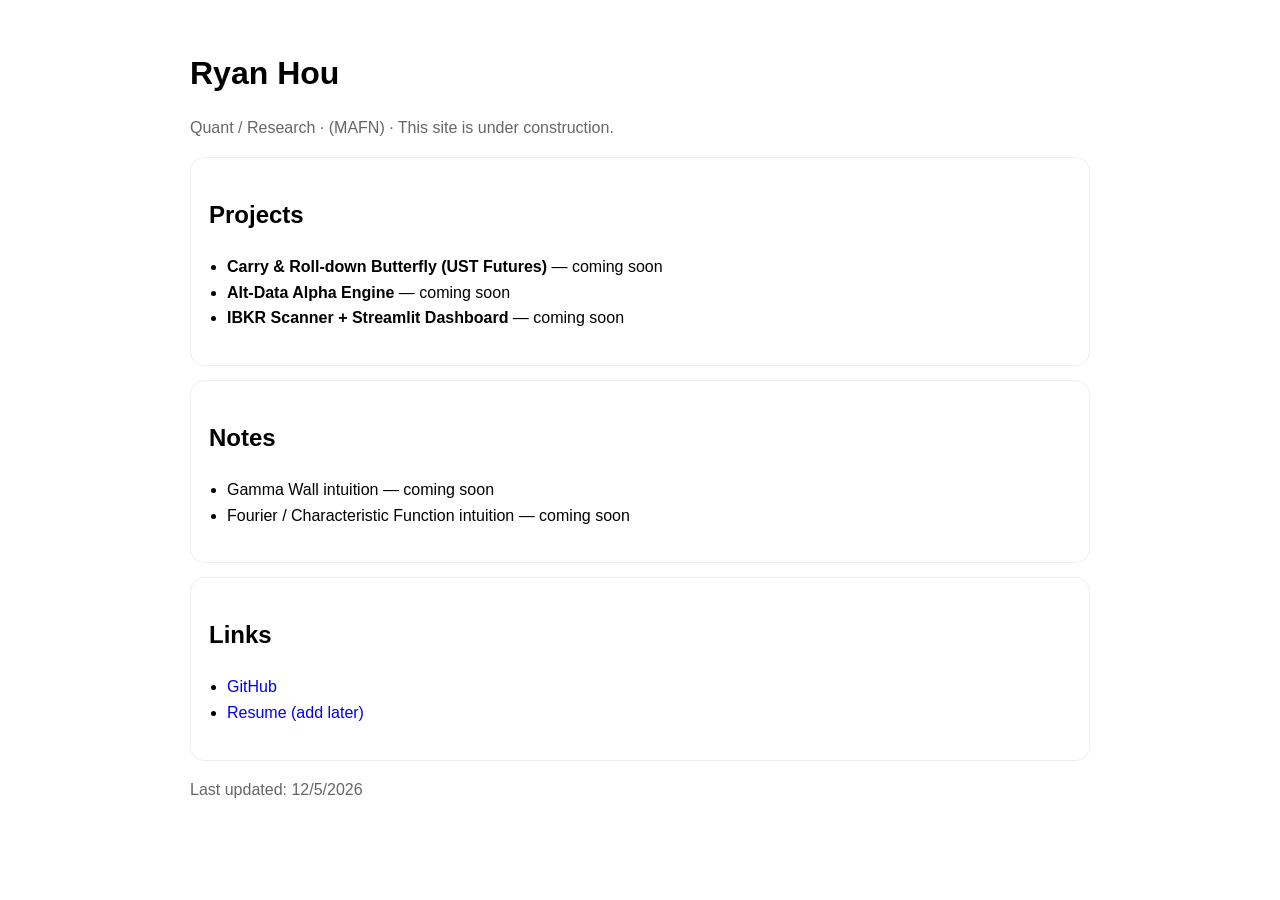
==== index.html @ 01824c3b "Update index.html" ====
<!doctype html>
<html lang="en">
<head>
  <meta charset="utf-8" />
  <meta name="viewport" content="width=device-width,initial-scale=1" />
  <title>Ryan Hou | Quant Projects</title>
  <style>
    body { font-family: -apple-system, BlinkMacSystemFont, "Segoe UI", Roboto, Arial;
           max-width: 900px; margin: 48px auto; padding: 0 16px; line-height: 1.6; }
    .card { border: 1px solid #eee; border-radius: 14px; padding: 18px 18px; margin: 14px 0; }
    h1 { margin: 0 0 8px; }
    .muted { color: #666; }
    a { text-decoration: none; }
    a:hover { text-decoration: underline; }
    ul { padding-left: 18px; }
  </style>
</head>
<body>
  <h1>Ryan Hou</h1>
  <p class="muted">Quant / Research · (MAFN) · This site is under construction.</p>

  <div class="card">
    <h2>Projects</h2>
    <ul>
      <li><b>Carry & Roll-down Butterfly (UST Futures)</b> — coming soon</li>
      <li><b>Alt-Data Alpha Engine</b> — coming soon</li>
      <li><b>IBKR Scanner + Streamlit Dashboard</b> — coming soon</li>
    </ul>
  </div>

  <div class="card">
    <h2>Notes</h2>
    <ul>
      <li>Gamma Wall intuition — coming soon</li>
      <li>Fourier / Characteristic Function intuition — coming soon</li>
    </ul>
  </div>

  <div class="card">
    <h2>Links</h2>
    <ul>
      <li><a href="https://github.com/RyanHou0303">GitHub</a></li>
      <li><a href="#">Resume (add later)</a></li>
    </ul>
  </div>

  <p class="muted">Last updated: <span id="t"></span></p>
  <script>
    document.getElementById("t").textContent = new Date().toLocaleDateString();
  </script>
</body>
</html>
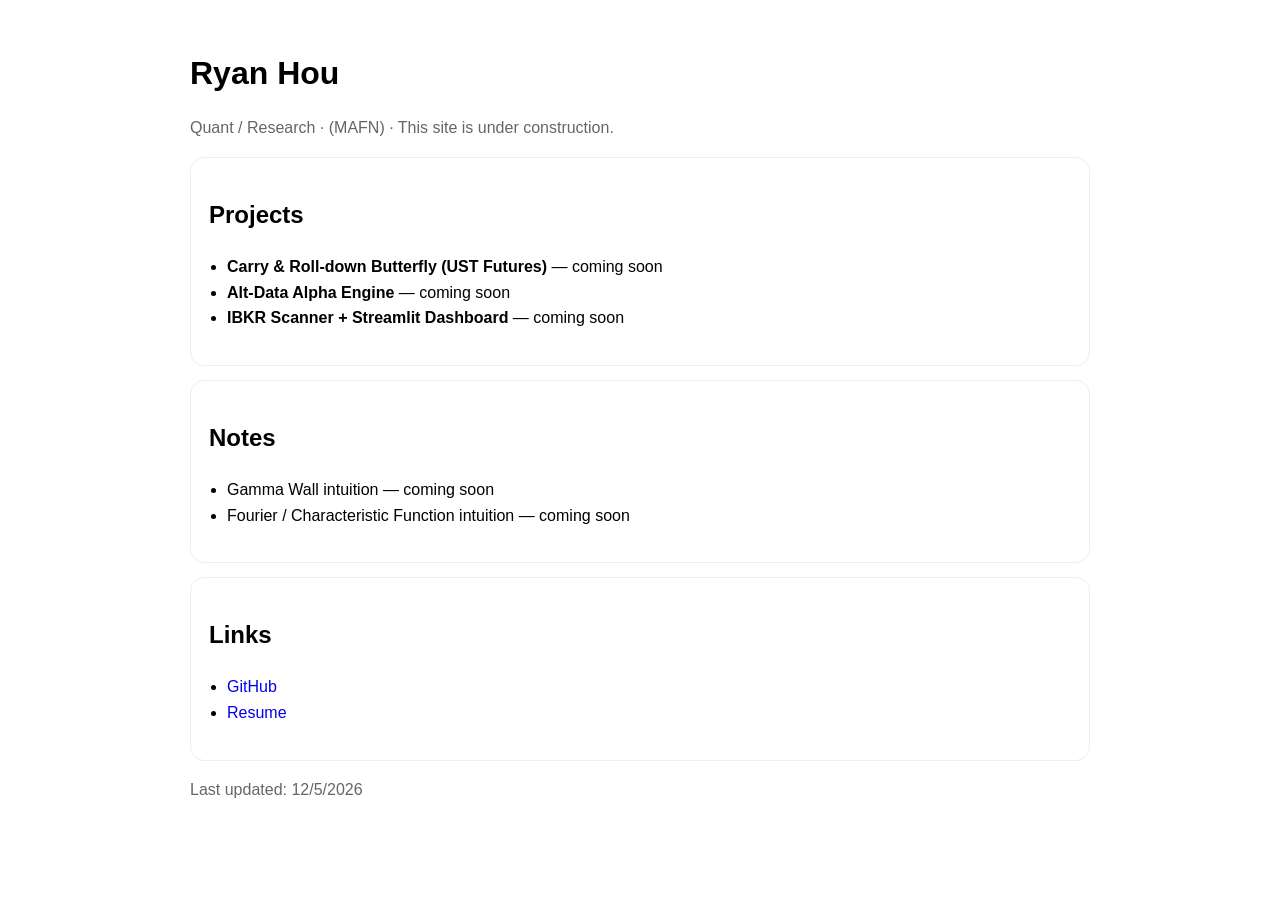
==== commit a114883f: "Update index.html" ====
--- a/index.html
+++ b/index.html
@@ -40,7 +40,7 @@
     <h2>Links</h2>
     <ul>
       <li><a href="https://github.com/RyanHou0303">GitHub</a></li>
-      <li><a href="#">Resume (add later)</a></li>
+      <li><a href="Ryan_Hou_Resume.pdf" target="_blank">Resume</a></li>
     </ul>
   </div>
 
@@ -51,3 +51,4 @@
 </body>
 </html>
 
+
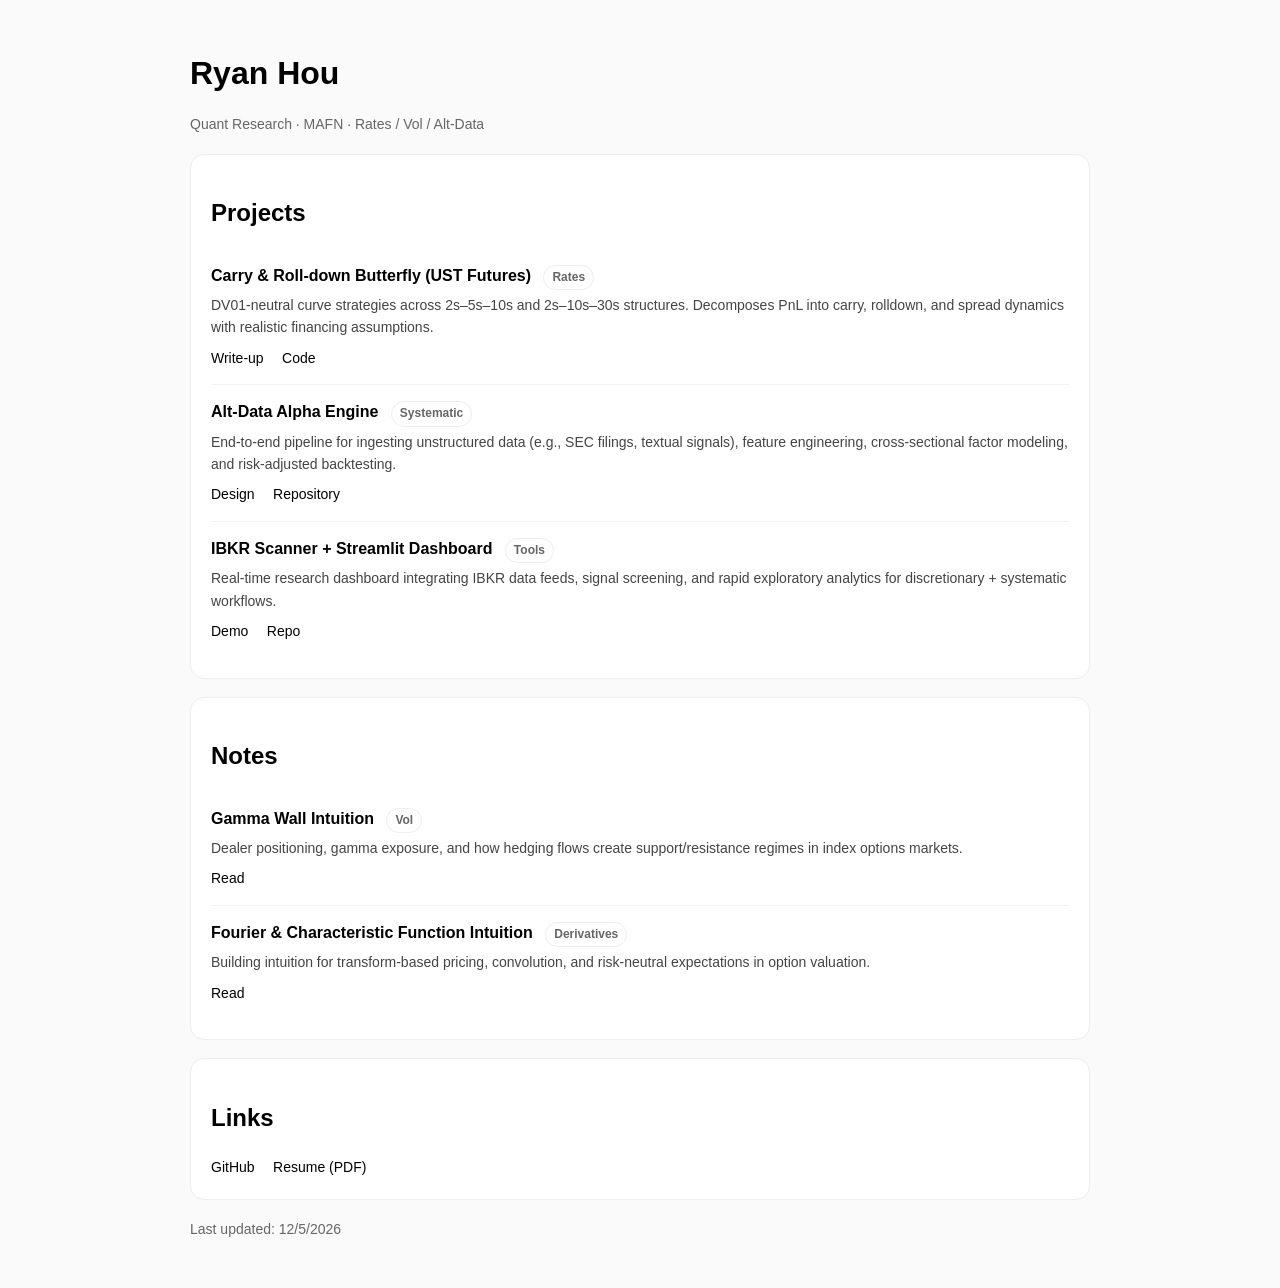
==== commit d50de006: "Update index.html" ====
--- a/index.html
+++ b/index.html
@@ -3,52 +3,181 @@
 <head>
   <meta charset="utf-8" />
   <meta name="viewport" content="width=device-width,initial-scale=1" />
-  <title>Ryan Hou | Quant Projects</title>
+  <title>Ryan Hou | Quant Research</title>
+
   <style>
-    body { font-family: -apple-system, BlinkMacSystemFont, "Segoe UI", Roboto, Arial;
-           max-width: 900px; margin: 48px auto; padding: 0 16px; line-height: 1.6; }
-    .card { border: 1px solid #eee; border-radius: 14px; padding: 18px 18px; margin: 14px 0; }
-    h1 { margin: 0 0 8px; }
-    .muted { color: #666; }
-    a { text-decoration: none; }
-    a:hover { text-decoration: underline; }
-    ul { padding-left: 18px; }
+    body {
+      font-family: -apple-system, BlinkMacSystemFont, "Segoe UI", Roboto, Arial;
+      max-width: 900px;
+      margin: 48px auto;
+      padding: 0 16px;
+      line-height: 1.6;
+      background: #fafafa;
+    }
+
+    h1 { margin-bottom: 6px; }
+    h2 { margin-bottom: 16px; }
+
+    .muted { color: #666; font-size: 14px; }
+
+    .card {
+      background: white;
+      border: 1px solid #eee;
+      border-radius: 14px;
+      padding: 20px;
+      margin: 18px 0;
+    }
+
+    .item {
+      padding: 14px 0;
+      border-bottom: 1px solid #f2f2f2;
+    }
+
+    .item:last-child {
+      border-bottom: none;
+    }
+
+    .item-title {
+      font-weight: 600;
+      margin-bottom: 4px;
+    }
+
+    .item-desc {
+      color: #444;
+      font-size: 14px;
+      margin-bottom: 6px;
+    }
+
+    .tag {
+      display: inline-block;
+      font-size: 12px;
+      color: #666;
+      border: 1px solid #eee;
+      padding: 2px 8px;
+      border-radius: 999px;
+      margin-left: 8px;
+    }
+
+    .links a {
+      font-size: 14px;
+      margin-right: 14px;
+      text-decoration: none;
+      color: #000;
+    }
+
+    .links a:hover {
+      text-decoration: underline;
+    }
   </style>
 </head>
+
 <body>
+
   <h1>Ryan Hou</h1>
-  <p class="muted">Quant / Research · (MAFN) · This site is under construction.</p>
+  <p class="muted">Quant Research · MAFN · Rates / Vol / Alt-Data</p>
 
+  <!-- Projects -->
   <div class="card">
     <h2>Projects</h2>
-    <ul>
-      <li><b>Carry & Roll-down Butterfly (UST Futures)</b> — coming soon</li>
-      <li><b>Alt-Data Alpha Engine</b> — coming soon</li>
-      <li><b>IBKR Scanner + Streamlit Dashboard</b> — coming soon</li>
-    </ul>
+
+    <div class="item">
+      <div class="item-title">
+        Carry & Roll-down Butterfly (UST Futures)
+        <span class="tag">Rates</span>
+      </div>
+      <div class="item-desc">
+        DV01-neutral curve strategies across 2s–5s–10s and 2s–10s–30s structures.
+        Decomposes PnL into carry, rolldown, and spread dynamics with realistic financing assumptions.
+      </div>
+      <div class="links">
+        <a href="#">Write-up</a>
+        <a href="#">Code</a>
+      </div>
+    </div>
+
+    <div class="item">
+      <div class="item-title">
+        Alt-Data Alpha Engine
+        <span class="tag">Systematic</span>
+      </div>
+      <div class="item-desc">
+        End-to-end pipeline for ingesting unstructured data (e.g., SEC filings, textual signals),
+        feature engineering, cross-sectional factor modeling, and risk-adjusted backtesting.
+      </div>
+      <div class="links">
+        <a href="#">Design</a>
+        <a href="#">Repository</a>
+      </div>
+    </div>
+
+    <div class="item">
+      <div class="item-title">
+        IBKR Scanner + Streamlit Dashboard
+        <span class="tag">Tools</span>
+      </div>
+      <div class="item-desc">
+        Real-time research dashboard integrating IBKR data feeds, signal screening,
+        and rapid exploratory analytics for discretionary + systematic workflows.
+      </div>
+      <div class="links">
+        <a href="#">Demo</a>
+        <a href="#">Repo</a>
+      </div>
+    </div>
+
   </div>
 
+  <!-- Notes -->
   <div class="card">
     <h2>Notes</h2>
-    <ul>
-      <li>Gamma Wall intuition — coming soon</li>
-      <li>Fourier / Characteristic Function intuition — coming soon</li>
-    </ul>
+
+    <div class="item">
+      <div class="item-title">
+        Gamma Wall Intuition
+        <span class="tag">Vol</span>
+      </div>
+      <div class="item-desc">
+        Dealer positioning, gamma exposure, and how hedging flows create support/resistance
+        regimes in index options markets.
+      </div>
+      <div class="links">
+        <a href="#">Read</a>
+      </div>
+    </div>
+
+    <div class="item">
+      <div class="item-title">
+        Fourier & Characteristic Function Intuition
+        <span class="tag">Derivatives</span>
+      </div>
+      <div class="item-desc">
+        Building intuition for transform-based pricing, convolution, and
+        risk-neutral expectations in option valuation.
+      </div>
+      <div class="links">
+        <a href="#">Read</a>
+      </div>
+    </div>
+
   </div>
 
+  <!-- Links -->
   <div class="card">
     <h2>Links</h2>
-    <ul>
-      <li><a href="https://github.com/RyanHou0303">GitHub</a></li>
-      <li><a href="Ryan_Hou_Resume.pdf" target="_blank">Resume</a></li>
-    </ul>
+    <div class="links">
+      <a href="https://github.com/RyanHou0303">GitHub</a>
+      <a href="Ryan_Hou_Resume.pdf" target="_blank">Resume (PDF)</a>
+    </div>
   </div>
 
-  <p class="muted">Last updated: <span id="t"></span></p>
+  <p class="muted">
+    Last updated: <span id="t"></span>
+  </p>
+
   <script>
-    document.getElementById("t").textContent = new Date().toLocaleDateString();
+    document.getElementById("t").textContent =
+      new Date().toLocaleDateString();
   </script>
+
 </body>
 </html>
-
-
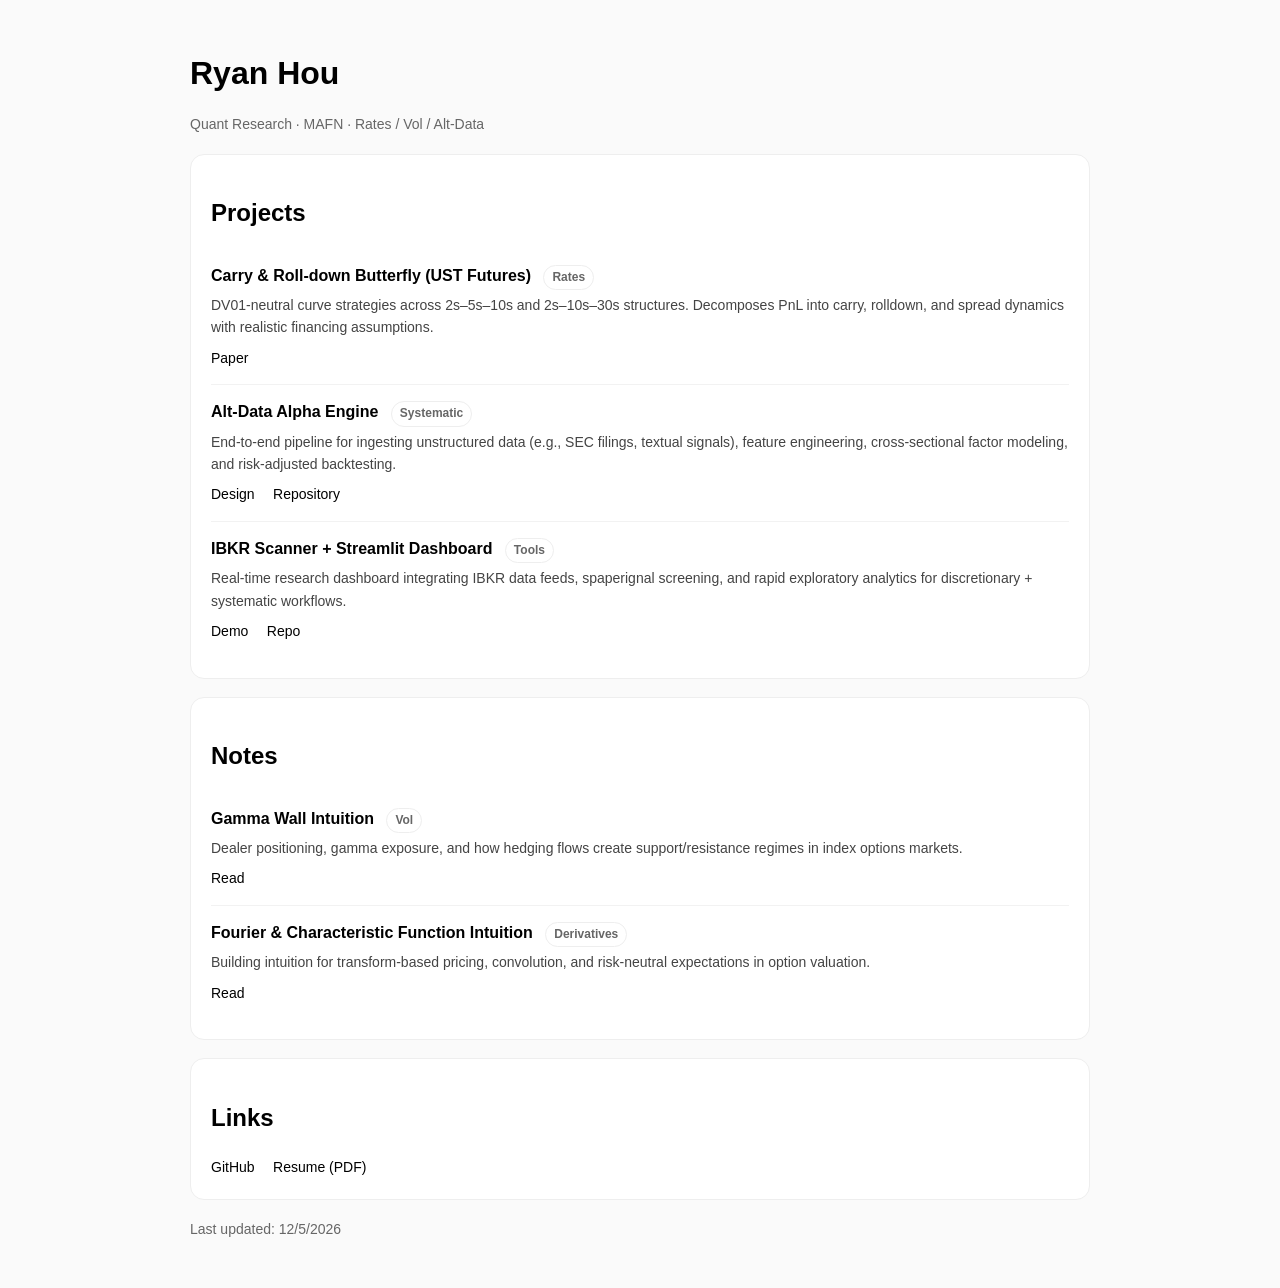
==== commit 42e569fc: "Update index.html" ====
--- a/index.html
+++ b/index.html
@@ -90,8 +90,8 @@
         Decomposes PnL into carry, rolldown, and spread dynamics with realistic financing assumptions.
       </div>
       <div class="links">
-        <a href="#">Write-up</a>
-        <a href="#">Code</a>
+        <a href="3.1 HF ImplementationTemplate [GroupA FI Yield Curve Arb].docx.pdf" target="_blank">Paper</a>
+    
       </div>
     </div>
 
@@ -116,7 +116,7 @@
         <span class="tag">Tools</span>
       </div>
       <div class="item-desc">
-        Real-time research dashboard integrating IBKR data feeds, signal screening,
+        Real-time research dashboard integrating IBKR data feeds, spaperignal screening,
         and rapid exploratory analytics for discretionary + systematic workflows.
       </div>
       <div class="links">
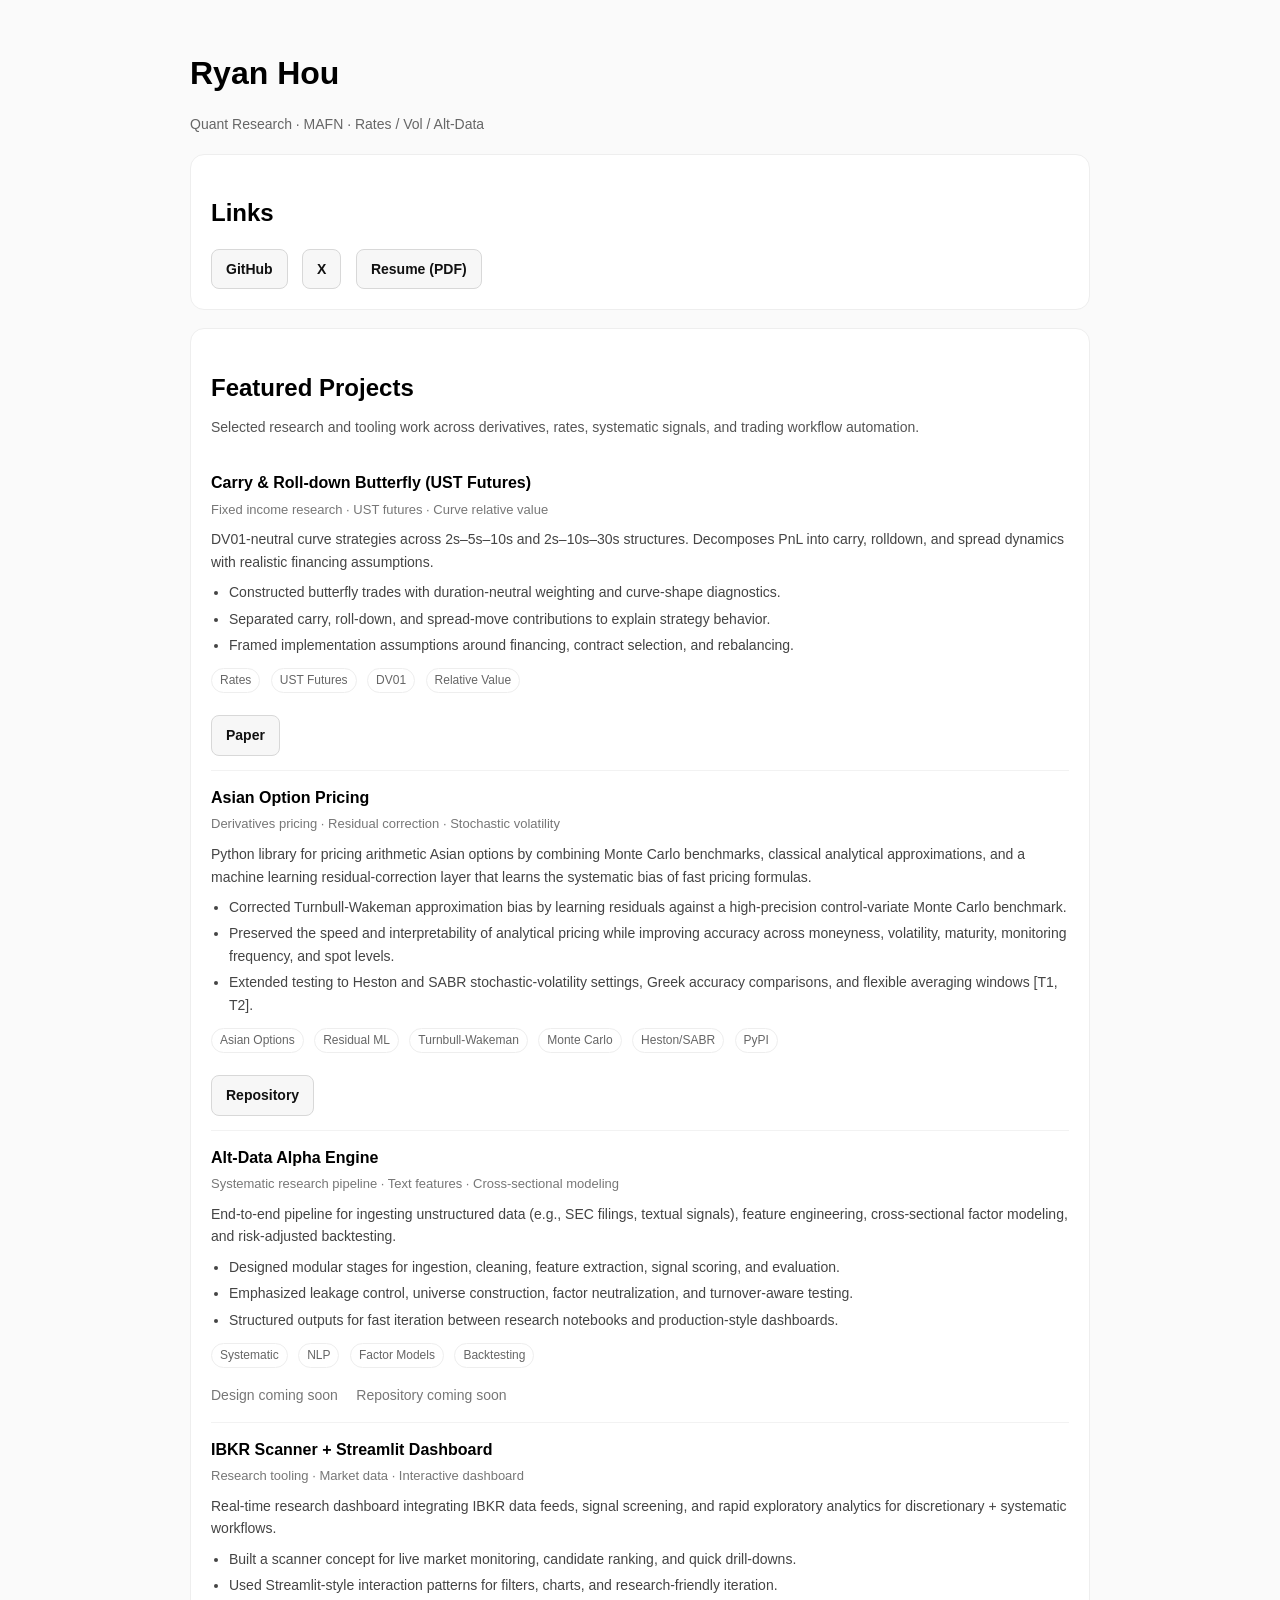
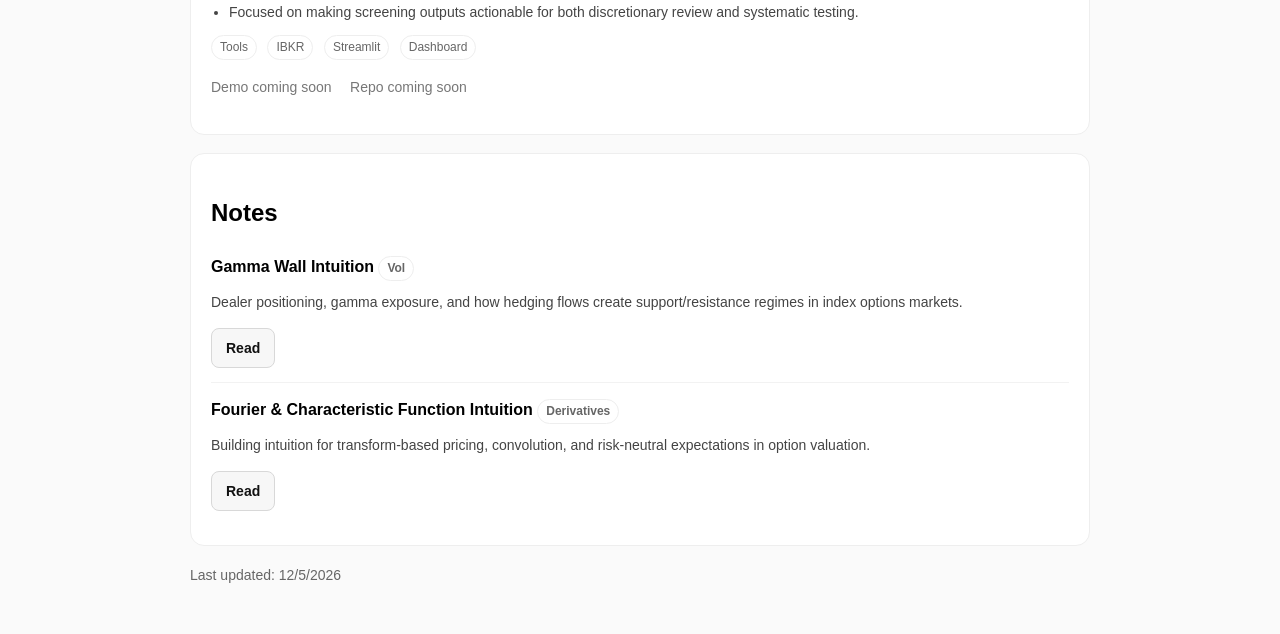
==== commit b50c8485: "update" ====
--- a/index.html
+++ b/index.html
@@ -15,10 +15,16 @@
       background: #fafafa;
     }
 
-    h1 { margin-bottom: 6px; }
-    h2 { margin-bottom: 16px; }
-
-    .muted { color: #666; font-size: 14px; }
+    h1 { margin-bottom: 6px; }
+    h2 { margin-bottom: 8px; }
+
+    .muted { color: #666; font-size: 14px; }
+
+    .section-intro {
+      color: #555;
+      font-size: 14px;
+      margin: 0 0 18px;
+    }
 
     .card {
       background: white;
@@ -42,88 +48,198 @@
       margin-bottom: 4px;
     }
 
-    .item-desc {
-      color: #444;
-      font-size: 14px;
-      margin-bottom: 6px;
-    }
-
-    .tag {
-      display: inline-block;
-      font-size: 12px;
-      color: #666;
-      border: 1px solid #eee;
-      padding: 2px 8px;
-      border-radius: 999px;
-      margin-left: 8px;
-    }
-
-    .links a {
-      font-size: 14px;
-      margin-right: 14px;
-      text-decoration: none;
-      color: #000;
-    }
-
-    .links a:hover {
-      text-decoration: underline;
-    }
+    .item-desc {
+      color: #444;
+      font-size: 14px;
+      margin-bottom: 6px;
+    }
+
+    .project-meta {
+      color: #777;
+      font-size: 13px;
+      margin-bottom: 8px;
+    }
+
+    .project-points {
+      color: #444;
+      font-size: 14px;
+      margin: 8px 0 10px 18px;
+      padding: 0;
+    }
+
+    .project-points li {
+      margin-bottom: 4px;
+    }
+
+    .tag-row {
+      margin: 8px 0;
+    }
+
+    .tag {
+      display: inline-block;
+      font-size: 12px;
+      color: #666;
+      border: 1px solid #eee;
+      padding: 2px 8px;
+      border-radius: 999px;
+      margin: 0 6px 6px 0;
+    }
+
+    .status {
+      color: #777;
+      cursor: default;
+      font-size: 14px;
+      margin-right: 14px;
+    }
+
+    .links a {
+      display: inline-block;
+      font-size: 14px;
+      font-weight: 600;
+      margin: 8px 10px 0 0;
+      padding: 8px 14px;
+      text-decoration: none;
+      color: #111;
+      border: 1px solid #d8d8d8;
+      border-radius: 8px;
+      background: #f7f7f7;
+    }
+
+    .links a:hover {
+      background: #111;
+      border-color: #111;
+      color: #fff;
+      text-decoration: none;
+    }
   </style>
 </head>
 
 <body>
 
-  <h1>Ryan Hou</h1>
-  <p class="muted">Quant Research · MAFN · Rates / Vol / Alt-Data</p>
-
-  <!-- Projects -->
-  <div class="card">
-    <h2>Projects</h2>
-
-    <div class="item">
-      <div class="item-title">
-        Carry & Roll-down Butterfly (UST Futures)
-        <span class="tag">Rates</span>
-      </div>
-      <div class="item-desc">
-        DV01-neutral curve strategies across 2s–5s–10s and 2s–10s–30s structures.
-        Decomposes PnL into carry, rolldown, and spread dynamics with realistic financing assumptions.
-      </div>
-      <div class="links">
-        <a href="3.1 HF ImplementationTemplate [GroupA FI Yield Curve Arb].docx.pdf" target="_blank">Paper</a>
-    
-      </div>
-    </div>
-
-    <div class="item">
-      <div class="item-title">
-        Alt-Data Alpha Engine
-        <span class="tag">Systematic</span>
-      </div>
-      <div class="item-desc">
-        End-to-end pipeline for ingesting unstructured data (e.g., SEC filings, textual signals),
-        feature engineering, cross-sectional factor modeling, and risk-adjusted backtesting.
-      </div>
-      <div class="links">
-        <a href="#">Design</a>
-        <a href="#">Repository</a>
-      </div>
-    </div>
-
-    <div class="item">
-      <div class="item-title">
-        IBKR Scanner + Streamlit Dashboard
-        <span class="tag">Tools</span>
-      </div>
-      <div class="item-desc">
-        Real-time research dashboard integrating IBKR data feeds, spaperignal screening,
-        and rapid exploratory analytics for discretionary + systematic workflows.
-      </div>
-      <div class="links">
-        <a href="#">Demo</a>
-        <a href="#">Repo</a>
-      </div>
-    </div>
+  <h1>Ryan Hou</h1>
+  <p class="muted">Quant Research · MAFN · Rates / Vol / Alt-Data</p>
+
+  <!-- Links -->
+  <div class="card">
+    <h2>Links</h2>
+    <div class="links">
+      <a href="https://github.com/RyanHou0303">GitHub</a>
+      <a href="https://x.com/RyanHou0303" target="_blank">X</a>
+      <a href="Ryan_Hou_Resume.pdf" target="_blank">Resume (PDF)</a>
+    </div>
+  </div>
+
+  <!-- Featured Projects -->
+  <div class="card">
+    <h2>Featured Projects</h2>
+    <p class="section-intro">
+      Selected research and tooling work across derivatives, rates, systematic signals, and trading workflow automation.
+    </p>
+
+    <div class="item">
+      <div class="item-title">
+        Carry & Roll-down Butterfly (UST Futures)
+      </div>
+      <div class="project-meta">Fixed income research · UST futures · Curve relative value</div>
+      <div class="item-desc">
+        DV01-neutral curve strategies across 2s–5s–10s and 2s–10s–30s structures.
+        Decomposes PnL into carry, rolldown, and spread dynamics with realistic financing assumptions.
+      </div>
+      <ul class="project-points">
+        <li>Constructed butterfly trades with duration-neutral weighting and curve-shape diagnostics.</li>
+        <li>Separated carry, roll-down, and spread-move contributions to explain strategy behavior.</li>
+        <li>Framed implementation assumptions around financing, contract selection, and rebalancing.</li>
+      </ul>
+      <div class="tag-row">
+        <span class="tag">Rates</span>
+        <span class="tag">UST Futures</span>
+        <span class="tag">DV01</span>
+        <span class="tag">Relative Value</span>
+      </div>
+      <div class="links">
+        <a href="3.1 HF ImplementationTemplate [GroupA FI Yield Curve Arb].docx.pdf" target="_blank">Paper</a>
+      </div>
+    </div>
+
+    <div class="item">
+      <div class="item-title">
+        Asian Option Pricing
+      </div>
+      <div class="project-meta">Derivatives pricing · Residual correction · Stochastic volatility</div>
+      <div class="item-desc">
+        Python library for pricing arithmetic Asian options by combining Monte Carlo benchmarks,
+        classical analytical approximations, and a machine learning residual-correction layer
+        that learns the systematic bias of fast pricing formulas.
+      </div>
+      <ul class="project-points">
+        <li>Corrected Turnbull-Wakeman approximation bias by learning residuals against a high-precision control-variate Monte Carlo benchmark.</li>
+        <li>Preserved the speed and interpretability of analytical pricing while improving accuracy across moneyness, volatility, maturity, monitoring frequency, and spot levels.</li>
+        <li>Extended testing to Heston and SABR stochastic-volatility settings, Greek accuracy comparisons, and flexible averaging windows [T1, T2].</li>
+      </ul>
+      <div class="tag-row">
+        <span class="tag">Asian Options</span>
+        <span class="tag">Residual ML</span>
+        <span class="tag">Turnbull-Wakeman</span>
+        <span class="tag">Monte Carlo</span>
+        <span class="tag">Heston/SABR</span>
+        <span class="tag">PyPI</span>
+      </div>
+      <div class="links">
+        <a href="https://github.com/RyanHou0303/AsianOption" target="_blank">Repository</a>
+      </div>
+    </div>
+
+    <div class="item">
+      <div class="item-title">
+        Alt-Data Alpha Engine
+      </div>
+      <div class="project-meta">Systematic research pipeline · Text features · Cross-sectional modeling</div>
+      <div class="item-desc">
+        End-to-end pipeline for ingesting unstructured data (e.g., SEC filings, textual signals),
+        feature engineering, cross-sectional factor modeling, and risk-adjusted backtesting.
+      </div>
+      <ul class="project-points">
+        <li>Designed modular stages for ingestion, cleaning, feature extraction, signal scoring, and evaluation.</li>
+        <li>Emphasized leakage control, universe construction, factor neutralization, and turnover-aware testing.</li>
+        <li>Structured outputs for fast iteration between research notebooks and production-style dashboards.</li>
+      </ul>
+      <div class="tag-row">
+        <span class="tag">Systematic</span>
+        <span class="tag">NLP</span>
+        <span class="tag">Factor Models</span>
+        <span class="tag">Backtesting</span>
+      </div>
+      <div class="links">
+        <span class="status">Design coming soon</span>
+        <span class="status">Repository coming soon</span>
+      </div>
+    </div>
+
+    <div class="item">
+      <div class="item-title">
+        IBKR Scanner + Streamlit Dashboard
+      </div>
+      <div class="project-meta">Research tooling · Market data · Interactive dashboard</div>
+      <div class="item-desc">
+        Real-time research dashboard integrating IBKR data feeds, signal screening,
+        and rapid exploratory analytics for discretionary + systematic workflows.
+      </div>
+      <ul class="project-points">
+        <li>Built a scanner concept for live market monitoring, candidate ranking, and quick drill-downs.</li>
+        <li>Used Streamlit-style interaction patterns for filters, charts, and research-friendly iteration.</li>
+        <li>Focused on making screening outputs actionable for both discretionary review and systematic testing.</li>
+      </ul>
+      <div class="tag-row">
+        <span class="tag">Tools</span>
+        <span class="tag">IBKR</span>
+        <span class="tag">Streamlit</span>
+        <span class="tag">Dashboard</span>
+      </div>
+      <div class="links">
+        <span class="status">Demo coming soon</span>
+        <span class="status">Repo coming soon</span>
+      </div>
+    </div>
 
   </div>
 
@@ -161,16 +277,7 @@
 
   </div>
 
-  <!-- Links -->
-  <div class="card">
-    <h2>Links</h2>
-    <div class="links">
-      <a href="https://github.com/RyanHou0303">GitHub</a>
-      <a href="Ryan_Hou_Resume.pdf" target="_blank">Resume (PDF)</a>
-    </div>
-  </div>
-
-  <p class="muted">
+  <p class="muted">
     Last updated: <span id="t"></span>
   </p>
 
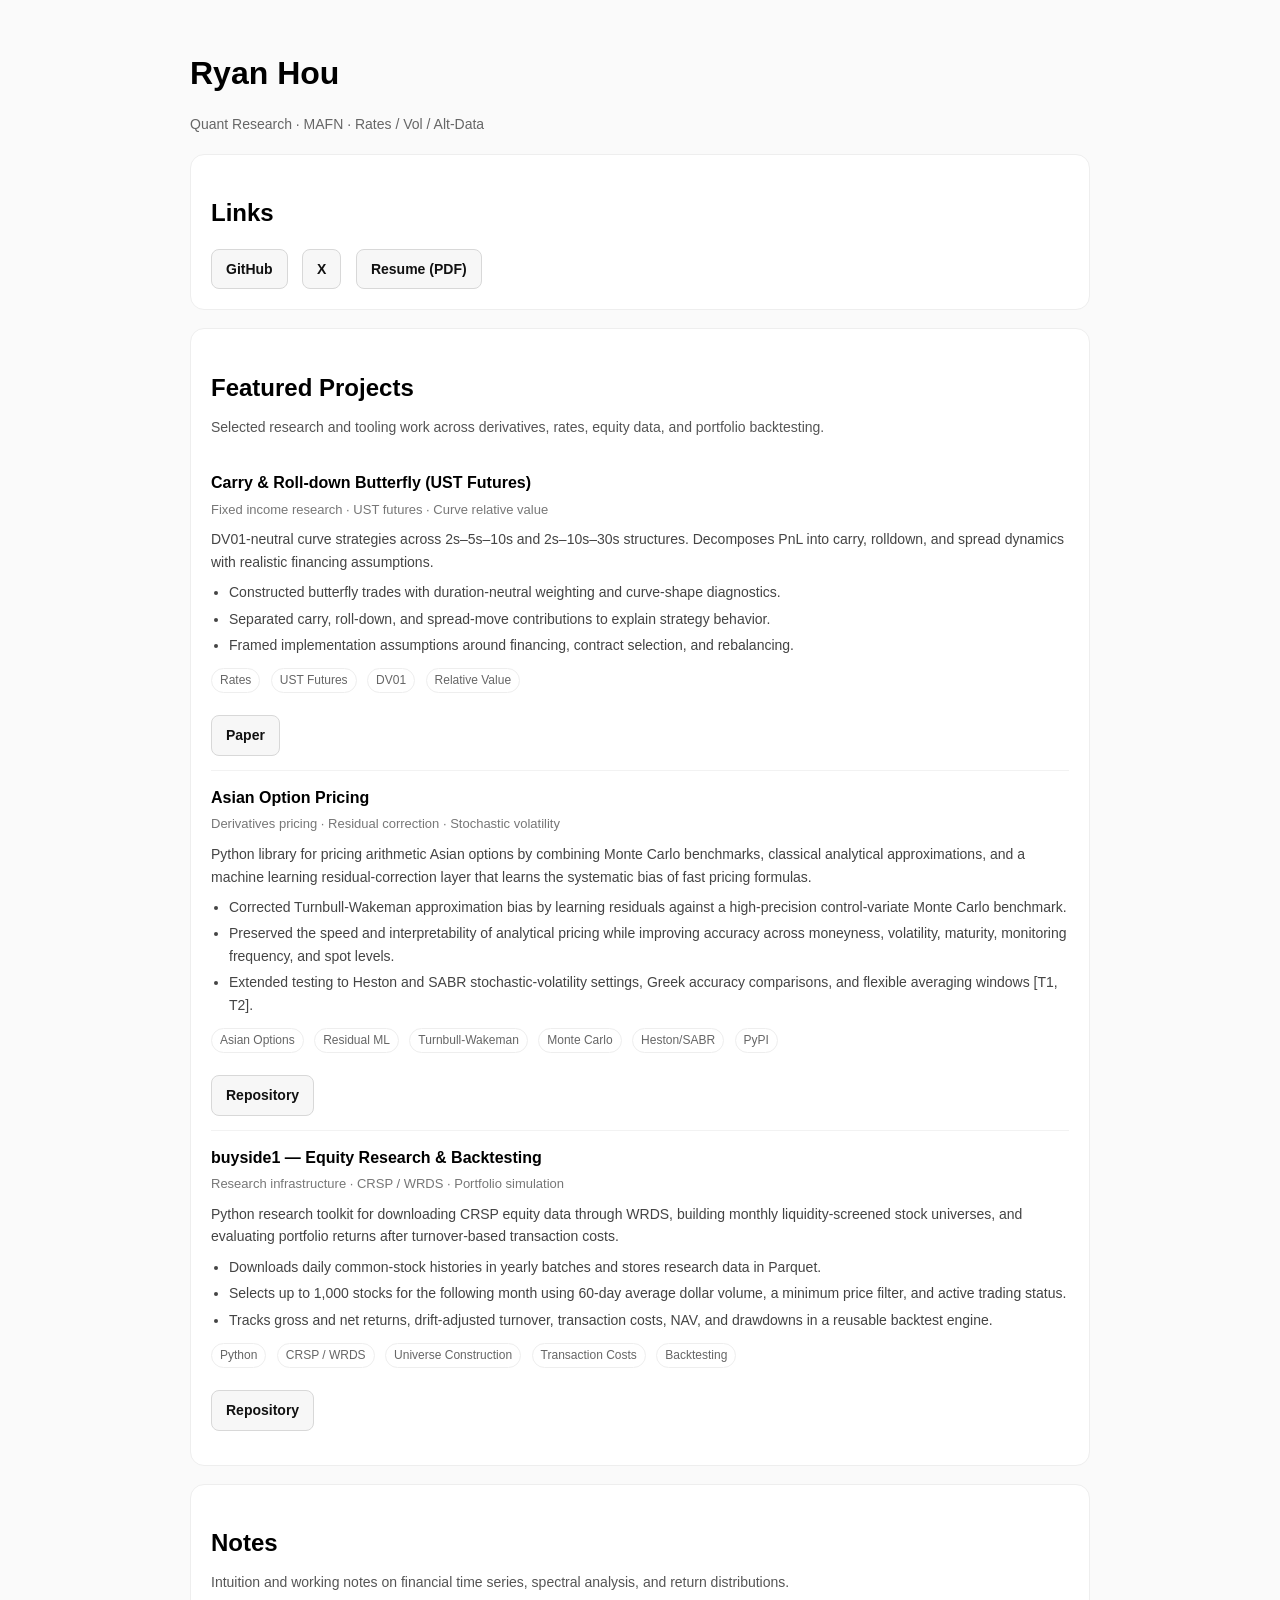
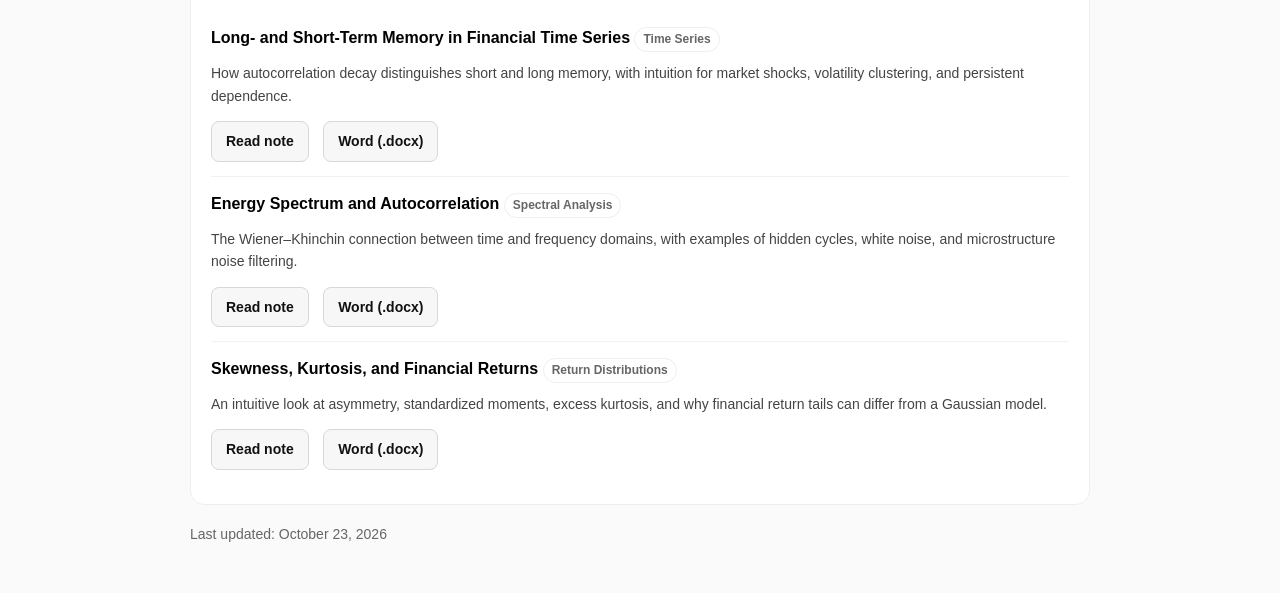
==== commit 237fc773: "Update featured projects and publish research notes" ====
--- a/index.html
+++ b/index.html
@@ -85,12 +85,6 @@
       margin: 0 6px 6px 0;
     }
 
-    .status {
-      color: #777;
-      cursor: default;
-      font-size: 14px;
-      margin-right: 14px;
-    }
 
     .links a {
       display: inline-block;
@@ -133,7 +127,7 @@
   <div class="card">
     <h2>Featured Projects</h2>
     <p class="section-intro">
-      Selected research and tooling work across derivatives, rates, systematic signals, and trading workflow automation.
+      Selected research and tooling work across derivatives, rates, equity data, and portfolio backtesting.
     </p>
 
     <div class="item">
@@ -191,100 +185,85 @@
 
     <div class="item">
       <div class="item-title">
-        Alt-Data Alpha Engine
-      </div>
-      <div class="project-meta">Systematic research pipeline · Text features · Cross-sectional modeling</div>
-      <div class="item-desc">
-        End-to-end pipeline for ingesting unstructured data (e.g., SEC filings, textual signals),
-        feature engineering, cross-sectional factor modeling, and risk-adjusted backtesting.
+        buyside1 — Equity Research &amp; Backtesting
+      </div>
+      <div class="project-meta">Research infrastructure · CRSP / WRDS · Portfolio simulation</div>
+      <div class="item-desc">
+        Python research toolkit for downloading CRSP equity data through WRDS, building
+        monthly liquidity-screened stock universes, and evaluating portfolio returns
+        after turnover-based transaction costs.
       </div>
       <ul class="project-points">
-        <li>Designed modular stages for ingestion, cleaning, feature extraction, signal scoring, and evaluation.</li>
-        <li>Emphasized leakage control, universe construction, factor neutralization, and turnover-aware testing.</li>
-        <li>Structured outputs for fast iteration between research notebooks and production-style dashboards.</li>
+        <li>Downloads daily common-stock histories in yearly batches and stores research data in Parquet.</li>
+        <li>Selects up to 1,000 stocks for the following month using 60-day average dollar volume, a minimum price filter, and active trading status.</li>
+        <li>Tracks gross and net returns, drift-adjusted turnover, transaction costs, NAV, and drawdowns in a reusable backtest engine.</li>
       </ul>
       <div class="tag-row">
-        <span class="tag">Systematic</span>
-        <span class="tag">NLP</span>
-        <span class="tag">Factor Models</span>
+        <span class="tag">Python</span>
+        <span class="tag">CRSP / WRDS</span>
+        <span class="tag">Universe Construction</span>
+        <span class="tag">Transaction Costs</span>
         <span class="tag">Backtesting</span>
       </div>
       <div class="links">
-        <span class="status">Design coming soon</span>
-        <span class="status">Repository coming soon</span>
-      </div>
-    </div>
-
-    <div class="item">
-      <div class="item-title">
-        IBKR Scanner + Streamlit Dashboard
-      </div>
-      <div class="project-meta">Research tooling · Market data · Interactive dashboard</div>
-      <div class="item-desc">
-        Real-time research dashboard integrating IBKR data feeds, signal screening,
-        and rapid exploratory analytics for discretionary + systematic workflows.
-      </div>
-      <ul class="project-points">
-        <li>Built a scanner concept for live market monitoring, candidate ranking, and quick drill-downs.</li>
-        <li>Used Streamlit-style interaction patterns for filters, charts, and research-friendly iteration.</li>
-        <li>Focused on making screening outputs actionable for both discretionary review and systematic testing.</li>
-      </ul>
-      <div class="tag-row">
-        <span class="tag">Tools</span>
-        <span class="tag">IBKR</span>
-        <span class="tag">Streamlit</span>
-        <span class="tag">Dashboard</span>
-      </div>
-      <div class="links">
-        <span class="status">Demo coming soon</span>
-        <span class="status">Repo coming soon</span>
-      </div>
-    </div>
-
-  </div>
-
-  <!-- Notes -->
-  <div class="card">
-    <h2>Notes</h2>
-
-    <div class="item">
-      <div class="item-title">
-        Gamma Wall Intuition
-        <span class="tag">Vol</span>
-      </div>
-      <div class="item-desc">
-        Dealer positioning, gamma exposure, and how hedging flows create support/resistance
-        regimes in index options markets.
-      </div>
-      <div class="links">
-        <a href="#">Read</a>
-      </div>
-    </div>
-
-    <div class="item">
-      <div class="item-title">
-        Fourier & Characteristic Function Intuition
-        <span class="tag">Derivatives</span>
-      </div>
-      <div class="item-desc">
-        Building intuition for transform-based pricing, convolution, and
-        risk-neutral expectations in option valuation.
-      </div>
-      <div class="links">
-        <a href="#">Read</a>
-      </div>
-    </div>
-
-  </div>
-
+        <a href="https://github.com/RyanHou0303/buyside1" target="_blank" rel="noopener noreferrer">Repository</a>
+      </div>
+    </div>
+
+  </div>
+
+  <!-- Notes -->
+  <div class="card" id="notes">
+    <h2>Notes</h2>
+    <p class="section-intro">Intuition and working notes on financial time series, spectral analysis, and return distributions.</p>
+
+    <div class="item">
+      <div class="item-title">
+        Long- and Short-Term Memory in Financial Time Series
+        <span class="tag">Time Series</span>
+      </div>
+      <div class="item-desc">
+        How autocorrelation decay distinguishes short and long memory, with intuition for market shocks, volatility clustering, and persistent dependence.
+      </div>
+      <div class="links">
+        <a href="notes/long-short-memory.html" aria-label="Read Long- and Short-Term Memory in Financial Time Series">Read note</a>
+        <a href="notes/files/long-short-memory.docx" download aria-label="Download Long- and Short-Term Memory in Financial Time Series as Word">Word (.docx)</a>
+      </div>
+    </div>
+
+    <div class="item">
+      <div class="item-title">
+        Energy Spectrum and Autocorrelation
+        <span class="tag">Spectral Analysis</span>
+      </div>
+      <div class="item-desc">
+        The Wiener–Khinchin connection between time and frequency domains, with examples of hidden cycles, white noise, and microstructure noise filtering.
+      </div>
+      <div class="links">
+        <a href="notes/energy-spectrum-autocorrelation.html" aria-label="Read Energy Spectrum and Autocorrelation">Read note</a>
+        <a href="notes/files/energy-spectrum-autocorrelation.docx" download aria-label="Download Energy Spectrum and Autocorrelation as Word">Word (.docx)</a>
+      </div>
+    </div>
+
+    <div class="item">
+      <div class="item-title">
+        Skewness, Kurtosis, and Financial Returns
+        <span class="tag">Return Distributions</span>
+      </div>
+      <div class="item-desc">
+        An intuitive look at asymmetry, standardized moments, excess kurtosis, and why financial return tails can differ from a Gaussian model.
+      </div>
+      <div class="links">
+        <a href="notes/skewness-kurtosis.html" aria-label="Read Skewness, Kurtosis, and Financial Returns">Read note</a>
+        <a href="notes/files/skewness-kurtosis.docx" download aria-label="Download Skewness, Kurtosis, and Financial Returns as Word">Word (.docx)</a>
+      </div>
+    </div>
+
+  </div>
+
   <p class="muted">
-    Last updated: <span id="t"></span>
+    Last updated: <time datetime="2026-10-23">October 23, 2026</time>
   </p>
-
-  <script>
-    document.getElementById("t").textContent =
-      new Date().toLocaleDateString();
-  </script>
 
 </body>
 </html>
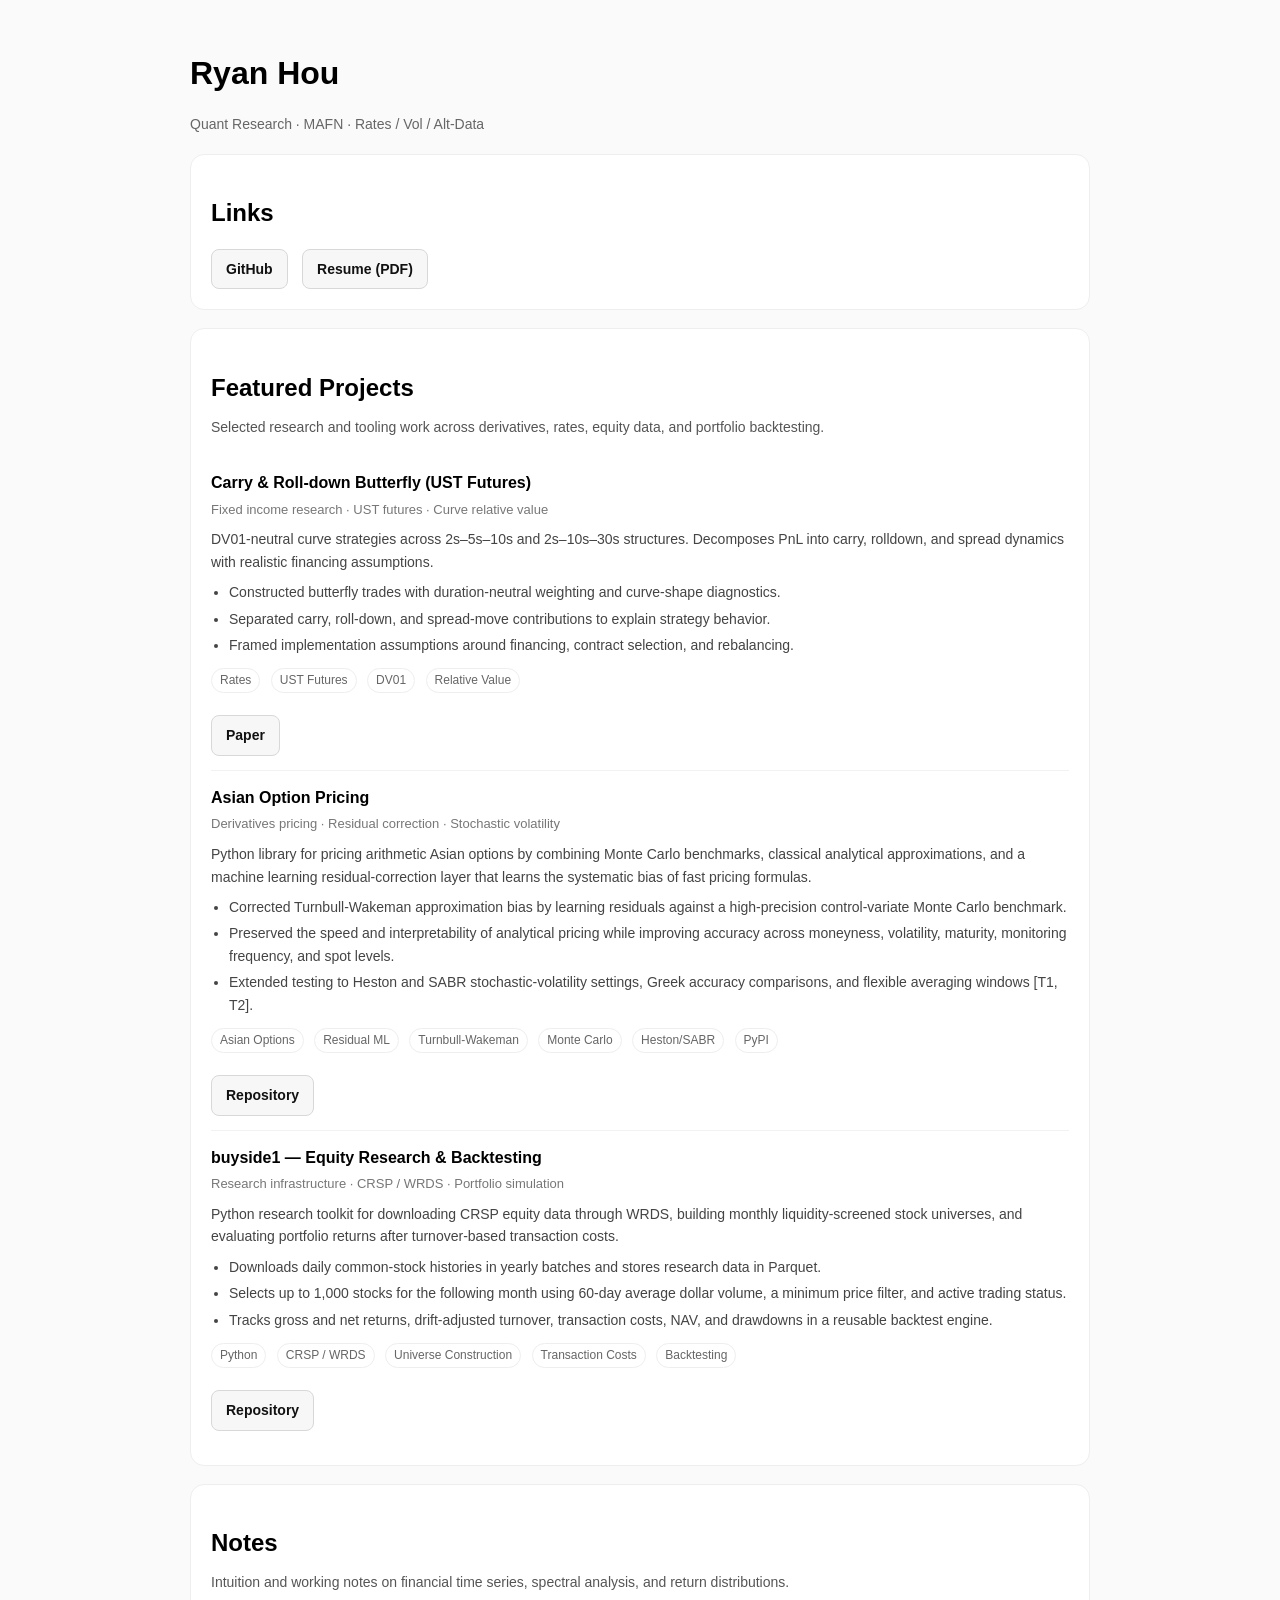
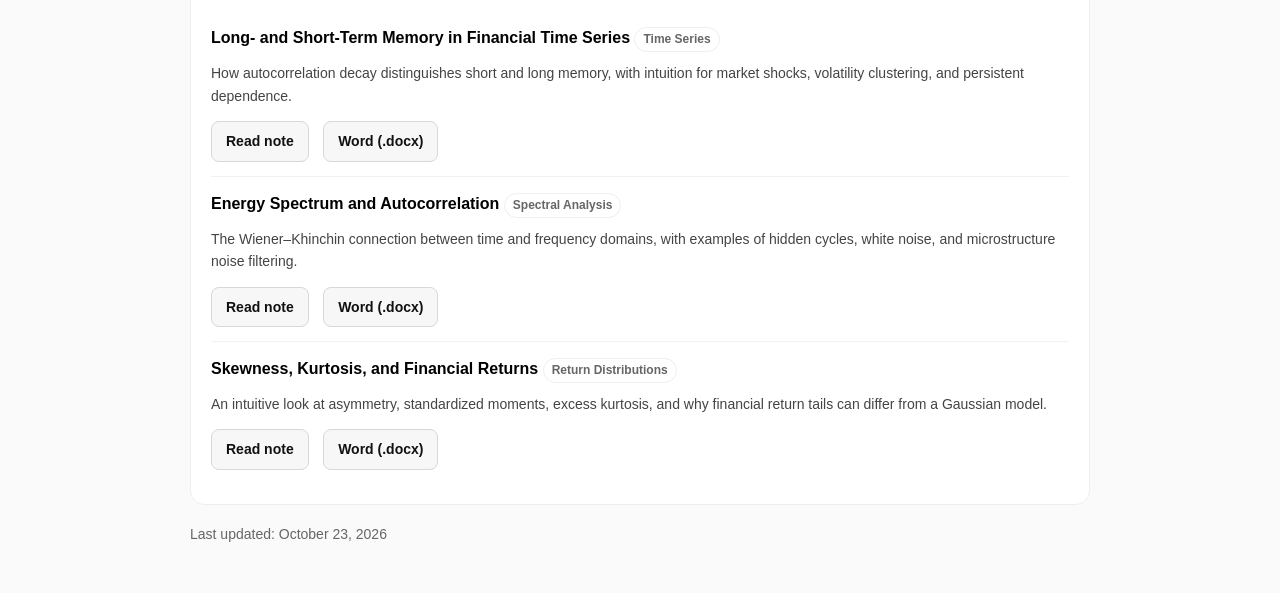
==== commit 78787912: "Remove X account link from portfolio" ====
--- a/index.html
+++ b/index.html
@@ -118,7 +118,6 @@
     <h2>Links</h2>
     <div class="links">
       <a href="https://github.com/RyanHou0303">GitHub</a>
-      <a href="https://x.com/RyanHou0303" target="_blank">X</a>
       <a href="Ryan_Hou_Resume.pdf" target="_blank">Resume (PDF)</a>
     </div>
   </div>
